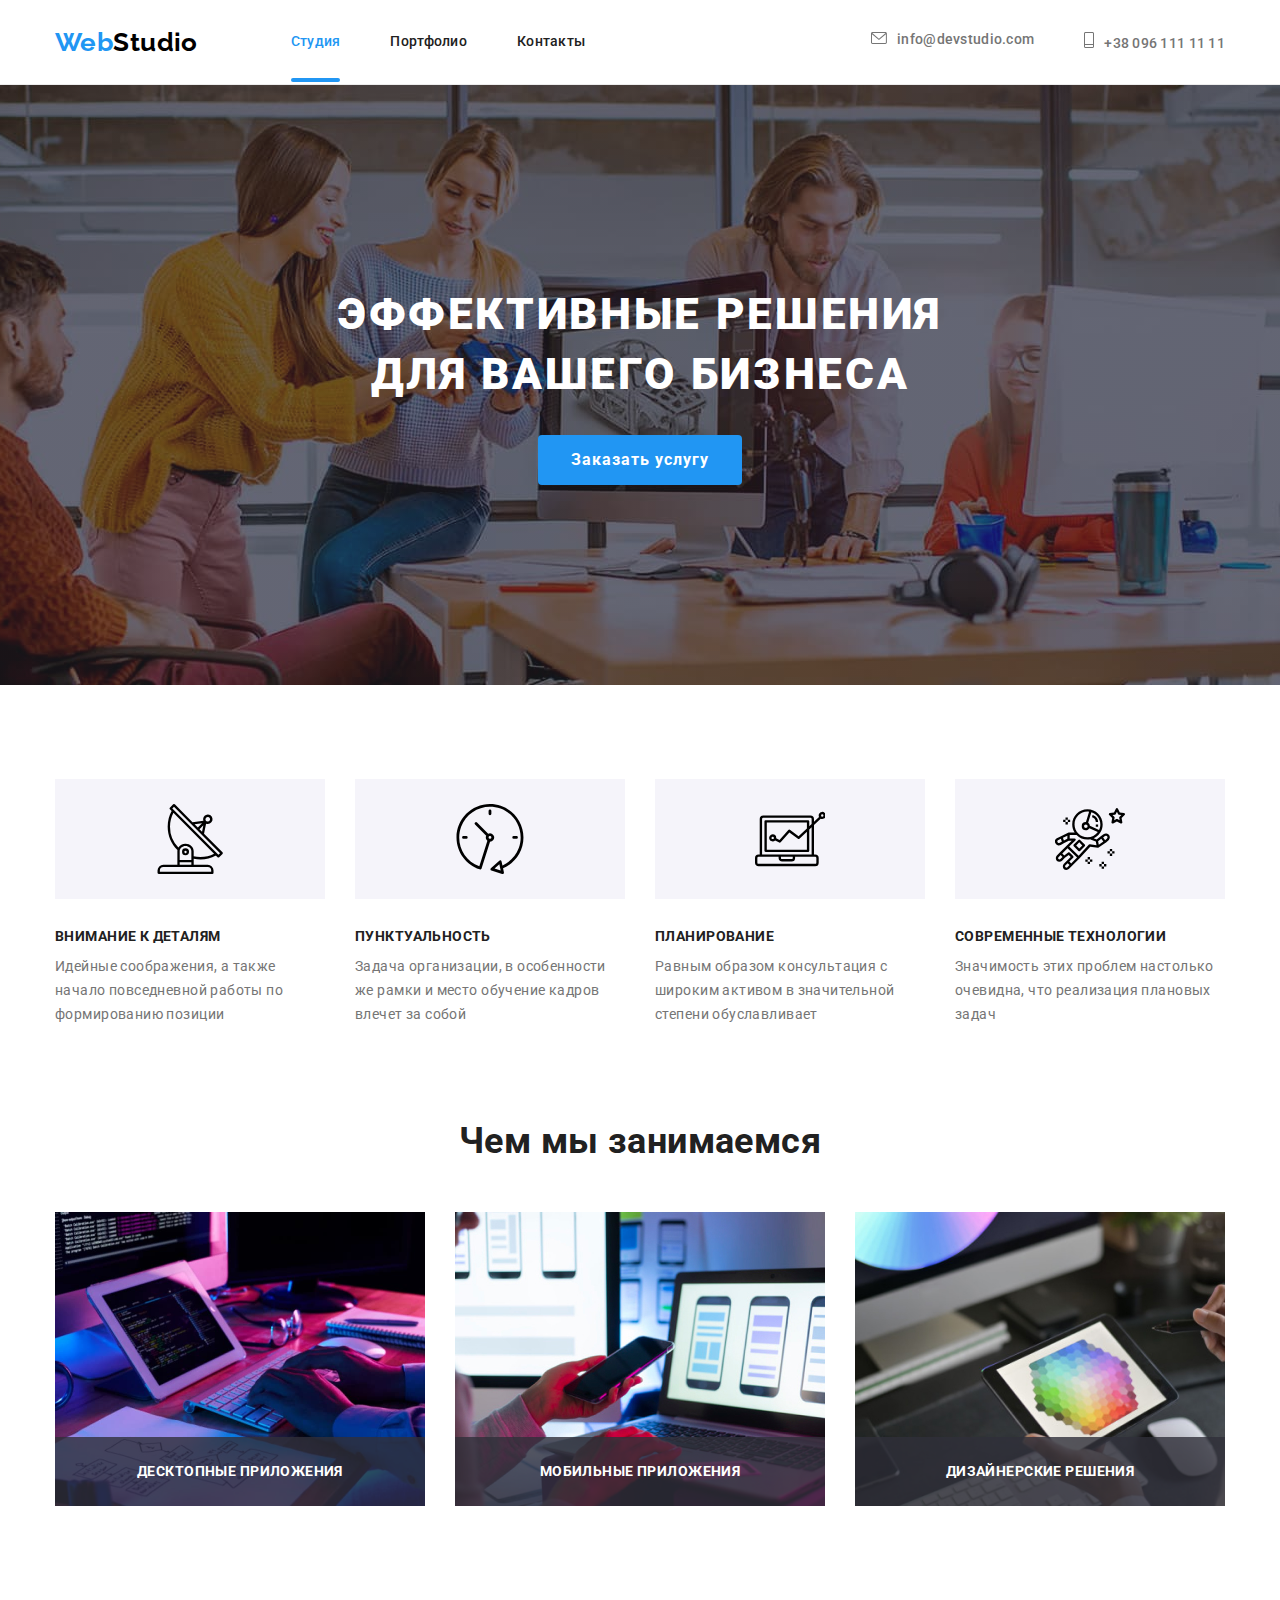
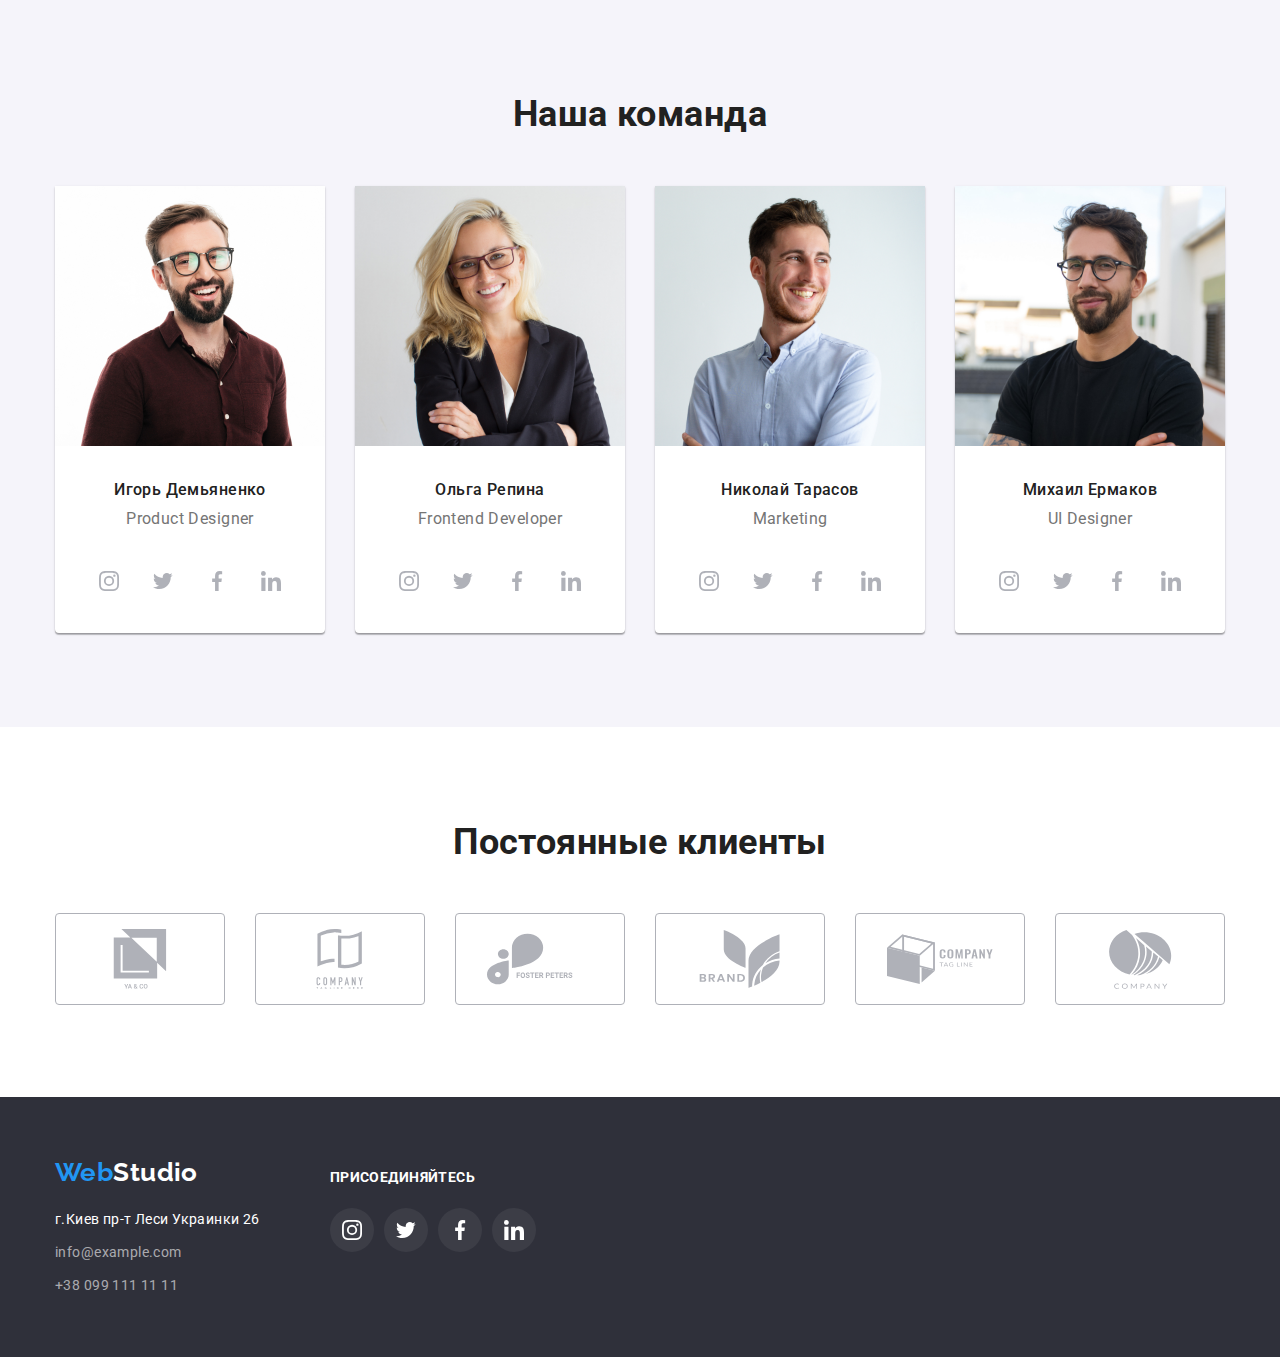
==== index.html @ ae06fdbf "Initial commit" ====
<!DOCTYPE html>
<html lang="ru">
  <head>
    <meta charset="UTF-8" />
    <meta http-equiv="X-UA-Compatible" content="IE=edge" />
    <meta name="viewport" content="width=device-width, initial-scale=1.0" />
    <title>WebStudio</title>
    <link rel="preconnect" href="https://fonts.googleapis.com" />
    <link rel="preconnect" href="https://fonts.gstatic.com" crossorigin />
    <link
      href="https://fonts.googleapis.com/css2?family=Raleway:ital,wght@0,700;1,700&family=Roboto:wght@400;500;700;900&display=swap"
      rel="stylesheet"
    />
    <link
    rel="stylesheet"
    href="https://cdnjs.cloudflare.com/ajax/libs/modern-normalize/1.1.0/modern-normalize.min.css"
  />
    <link rel="stylesheet" href="./css/styles.css" />
  </head>

  <body>
    <header class="header">
      <div class="container nav-flex">            
          <a class="logo link-href"=./index.html" 
            >Web<span class="logo-black">Studio</span></a>
        <nav class="nav-class">
        <ul class="no-bullet nav-list">
          <li class="nav-item"><a href="./index.html" class="current nav-link">Студия</a></li>
          <li class="nav-item"><a href="./portfolio.html" class="nav-link">Портфолио</a></li>
          <li class="nav-item"><a href="" class="nav-link">Контакты</a></li>
        </ul>
      </nav>
      <ul class="no-bullet contact-list">
        <li class="nav-item contact"><a href="mailto:info@devstudio.com" class="header-link"><svg class="contact-icon" width="16" height="12">
          <use href="./images/icons.svg#icon-envelope"></use>
        </svg>info@devstudio.com</a></li>
        <li class="nav-item contact"><a href="tel:+380961111111" class="header-link"><svg class="contact-icon" width="10" height="16">
          <use href="./images/icons.svg#icon-mobile"></use>
        </svg>+38 096 111 11 11</a></li>
      </ul>
    </div>
    
    </header>
    <main>
      <section class="hero">
        <div class="container">
        <h1 class="hero-heading">
          Эффективные решения
          для вашего бизнеса
        </h1>
        <button type="button" class="hero-button" data-modal-open="">Заказать услугу</button>
      </div>
      </section>

      <section class="features">
        <div class="container">
        <h2 class="section-title visually-hidden">Особенности</h2>
        <ul class="no-bullet list feature">
          <li class="feature-items">
            <div class="features-icon-fon">
              <svg class="features-icon" width="70" height="70">
                <use href="./images/icons.svg#icon-antenna"></use>
              </svg>
            </div>
            <h3 class="feature-title">Внимание к деталям</h3>
            <p class="features-text">Идейные соображения, а также начало повседневной работы по формированию позиции</p>
          </li>
          <li class="feature-items">
            <div class="features-icon-fon">
              <svg class="features-icon" width="70" height="70">
                <use href="./images/icons.svg#icon-clock"></use>
              </svg>
            </div>
            <h3 class="feature-title">Пунктуальность</h3>
            <p class="features-text">Задача организации, в особенности же рамки и место обучение кадров влечет за собой </p>
            
          </li>
          <li class="feature-items">
            <div class="features-icon-fon">
              <svg class="features-icon" width="70" height="70">
                <use href="./images/icons.svg#icon-diagram"></use>
              </svg>
            </div>
            <h3 class="feature-title">Планирование</h3>
            <p class="features-text">Равным образом консультация с широким активом в значительной степени обуславливает </p>

           
          </li>
          <li class="feature-items">
            <div class="features-icon-fon">
                <svg class="features-icon" width="70" height="70">
                  <use href="./images/icons.svg#icon-astronaut"></use>
                </svg>
              </div>
            <h3 class="feature-title">Современные технологии</h3>
            <p class="features-text">Значимость этих проблем настолько очевидна, что реализация плановых задач</p>
          </li>
        </ul>
        </div>
      </section>

      <section class="activity">
        <div class="container">
        <h2 class="section-title">Чем мы занимаемся</h2>
        <ul class="no-bullet list-work">
          <li class="work-item">
            <img src="./images/box_1.jpg" alt="руки на клавиатуре" width="370" height="294" />
            <p class="work-text">Десктопные приложения</p>
          </li>
          <li class="work-item">
            <img src="./images/box_2.jpg" alt="телефон в руках" width="370" height="294" />
            <p class="work-text">Мобильные приложения</p>
          </li>
          <li class="work-item">
            <img src="./images/box_3.jpg" alt="телефон в руках" width="370" height="294" />
            <p class="work-text">Дизайнерские решения</p>
          </li>
        </ul>
      </div>
      </section>

      <section class="team">
        <div class="container">
        <h2 class="section-title">Наша команда</h2>
        <ul class="no-bullet list-team">
          <li class="member-card box">
            <img src="./images/img_1.jpg" alt="Игорь Демьяненко" width="270" height="260" />
            <h3 class="member-name">Игорь Демьяненко</h3>
            <p lang="en" class="member-position">Product Designer</p>
            <ul class="social-list">
              <li class="social-item">
                  <a href="" class="social-link">
                      <svg class="social-logo" width="20" height="20">   
                          <use href="./images/icons.svg#icon-instagram" ></use> 
                      </svg>
                  </a>
              </li>
              <li class="social-item">
                  <a href="" class="social-link">
                      <svg class="social-logo" width="20" height="20">
                          <use href="./images/icons.svg#icon-twitter" ></use>
                      </svg>
                  </a>
              </li>
              <li class="social-item">
                  <a href="" class="social-link">
                      <svg class="social-logo" width="20" height="20">
                          <use href="./images/icons.svg#icon-facebook" ></use>
                      </svg>
                  </a>
              </li>
              <li class="social-item">
                  <a href="" class="social-link">
                      <svg class="social-logo" width="20" height="20">
                          <use href="./images/icons.svg#icon-linkedin" ></use>
                      </svg>
                  </a>
              </li>
          </ul>
          </li>   




          <li class="member-card box"">
            <img src="./images/img_2.jpg" alt="Ольга Репина" width="270" height="260" />
            <h3 class="member-name">Ольга Репина</h3>
            <p lang="en" class="member-position">Frontend Developer</p>
            <ul class="social-list">
              <li class="social-item">
                  <a href="" class="social-link">
                      <svg class="social-logo" width="20" height="20">   
                          <use href="./images/icons.svg#icon-instagram" ></use> 
                      </svg>
                  </a>
              </li>
              <li class="social-item">
                  <a href="" class="social-link">
                      <svg class="social-logo" width="20" height="20">
                          <use href="./images/icons.svg#icon-twitter" ></use>
                      </svg>
                  </a>
              </li>
              <li class="social-item">
                  <a href="" class="social-link">
                      <svg class="social-logo" width="20" height="20">
                          <use href="./images/icons.svg#icon-facebook" ></use>
                      </svg>
                  </a>
              </li>
              <li class="social-item">
                  <a href="" class="social-link">
                      <svg class="social-logo" width="20" height="20">
                          <use href="./images/icons.svg#icon-linkedin" ></use>
                      </svg>
                  </a>
              </li>
          </ul>
          </li>
          <li class="member-card box" ">
            <img src="./images/img_3.jpg" alt="Николай Тарасов" width="270" height="260" />
            <h3 class="member-name">Николай Тарасов</h3>
            <p lang="en" class="member-position">Marketing</p>
            <ul class="social-list">
              <li class="social-item">
                  <a href="" class="social-link">
                      <svg class="social-logo" width="20" height="20">   
                          <use href="./images/icons.svg#icon-instagram" ></use> 
                      </svg>
                  </a>
              </li>
              <li class="social-item">
                  <a href="" class="social-link">
                      <svg class="social-logo" width="20" height="20">
                          <use href="./images/icons.svg#icon-twitter" ></use>
                      </svg>
                  </a>
              </li>
              <li class="social-item">
                  <a href="" class="social-link">
                      <svg class="social-logo" width="20" height="20">
                          <use href="./images/icons.svg#icon-facebook" ></use>
                      </svg>
                  </a>
              </li>
              <li class="social-item">
                  <a href="" class="social-link">
                      <svg class="social-logo" width="20" height="20">
                          <use href="./images/icons.svg#icon-linkedin" ></use>
                      </svg>
                  </a>
              </li>
          </ul>
            
          </li>
          <li class="member-card box">
            <img src="./images/img_4.jpg" alt="Михаил Ермаков" width="270" height="260" />
            <h3 class="member-name">Михаил Ермаков</h3>
            <p lang="en" class="member-position">UI Designer</p>
            <ul class="social-list">
              <li class="social-item">
                  <a href="" class="social-link">
                      <svg class="social-logo" width="20" height="20">   
                          <use href="./images/icons.svg#icon-instagram" ></use> 
                      </svg>
                  </a>
              </li>
              <li class="social-item">
                  <a href="" class="social-link">
                      <svg class="social-logo" width="20" height="20">
                          <use href="./images/icons.svg#icon-twitter" ></use>
                      </svg>
                  </a>
              </li>
              <li class="social-item">
                  <a href="" class="social-link">
                      <svg class="social-logo" width="20" height="20">
                          <use href="./images/icons.svg#icon-facebook" ></use>
                      </svg>
                  </a>
              </li>
              <li class="social-item">
                  <a href="" class="social-link">
                      <svg class="social-logo" width="20" height="20">
                          <use href="./images/icons.svg#icon-linkedin" ></use>
                      </svg>
                  </a>
              </li>
          </ul>

          </li>
        </ul>
      </div>
      </section>

      <section class="client">
        <div class = "container">
        <h2 class="client-title"> Постоянные клиенты </h2> 
        <ul class="client-list">
          <li class="client-item"><a class=" client-link" href="">
            <svg class="client-icon" width="106" height="60">
              <use href="./images/icons.svg#icon-yaco"></use>
            </svg>
          </a>
          </li>
          <li class="client-item"> <a class="client-link" href="">
            <svg class="client-icon" width="106" height="60">
              <use href="./images/icons.svg#icon-company"></use>
            </svg>
          </a>
          </li>
          <li class="client-item"><a class="client-link" href="">
            <svg class="client-icon" width="106" height="60">
              <use href="./images/icons.svg#icon-foster"></use>
            </svg>
          </a>
        </li>
          <li class="client-item"><a class="client-link" href="">
            <svg class="client-icon" width="106" height="60">
              <use href="./images/icons.svg#icon-brand"></use>
            </svg>
          </a>
        </li>
          <li class="client-item"><a class="client-link" href="">
            <svg class="client-icon" width="106" height="60">
              <use href="./images/icons.svg#icon-tag"></use>
            </svg>
          </a></li>
          <li class="client-item"><a class="client-link" href="">
            <svg class="client-icon" width="106" height="60">
              <use href="./images/icons.svg#icon-company2"></use>
            </svg>
          </a>
        </li>        
        </ul>
      </div>
      </section>
    
    </main>

    <footer class="footer">
      <div class="container">
        <div class="footer-flex">
          <div class="footer-contact-flex">
      <a class="logo link" href="./index.html"
      >Web<span class="logo-white">Studio</span></a
    >
      <address class="footer-contact">
        <ul class="no-bullet list">
          <li class="footer-adress footer-list">
            <a
              href="https://goo.gl/maps/FCQ5aKZxrLypP4Zz5"
              class="footer-link footer-address"
              target="_blank"
              rel="noopener noreferrer"
            >
              г.Киев пр-т Леси Украинки 26
            </a>
          </li>
          <li class="footer-list">
            <a href="mailto:info@example.com" class="footer-link footer-contacts"
              >info@example.com</a
            >
          </li>
          <li class=" footer-list">
            <a href="tel:+380991111111" class="footer-link footer-contacts">+38 099 111 11 11</a>
          </li>
        </ul>
      </address>    
    </div>
   
    <div class ="social-footer">
      <p class ="social-footer-text">Присоединяйтесь</p>
      <ul class = "social-footer-list"> 
      <li class="social-foter-item"><a class="social-footer-link" href=""> <svg class="social-footer-icon" width="20" height="20">
        <use href="./images/icons.svg#icon-instagram"></use>
      </svg>
    </a> 
      </svg>
    </a>
  </li>
  <li class="social-foter-item"><a class="social-footer-link" href="">
    <svg class="social-footer-icon" width="20" height="20">
   <use href="./images/icons.svg#icon-twitter"></use>
 </svg>
</a>
</li>
<li class="social-foter-item"><a class="social-footer-link" href=""> 
  <svg class="social-footer-icon" width="20" height="20">
  <use href="./images/icons.svg#icon-facebook"></use>
</svg>
</a>
</li>      
<li class="social-foter-item"><a class="social-footer-link" href=""> 
  <svg class="social-footer-icon" width="20" height="20">
  <use href="./images/icons.svg#icon-linkedin"></use>
</svg>
</a>
</li>    
</ul>
      </div>
    </div>
  </div>

  <div class="backdrop is-hidden " data-modal=""> 
    <div class="modal">
      <button class="close-modal-btn" data-modal-close="">
        <svg class="close-modal-btn-icon" width="11" height="11">
            <use href="./images/icons.svg#icon-vector"></use>
        </svg>
    </button>
    </div>
  </div>
  <script src="./js/modal.js">
  </script>
    </footer> 
  </body>
</html>
---- css/styles.css ----
/* default settings */
html {
  box-sizing: border-box;
}

*,
*::before,
*::after {
  box-sizing: border-box;
}

:root {
  --main-text-cl: #757575;
  --add-cl: #212121;
  --white-cl: #ffffff;
  --black-cl: #000000;
  --accent-cl: #2196f3;
  --background-dark: #2f303a;
  --alt-background: #f5f4fa;
  --logo-color: #afb1b8;
  --timing-function: cubic-bezier(0.4, 0, 0.2, 1);
  --animation-duration: 250ms;
  --timing-function1: transform 250ms cubic-bezier(0.4, 0, 0.2, 1);
}

body {
  font-family: 'Roboto', sans-serif;
  color: var(--main-text-cl);  
  font-size: 14px;
  background-color: var(--white-cl);
  letter-spacing: 0.03em;
}

/* general settings */

/*resset*/ 

h1,
h2,
h3,
h4,
h5,
h6,
p,
ul {
  margin: 0;
  padding: 0;
}



  /* outline: 2px solid red; */



img {
  display: block;
  height: auto;
  max-width: 100%;
}

.button-cursor {
  cursor: pointer;
}

.list {
  padding: 0;
  margin: 0;
}

.no-bullet {
  list-style: none;
}

.visually-hidden {
  position: absolute;
  clip: rect(1px 1px 1px 1px);
  clip: rect(1px, 1px, 1px, 1px);
  padding: 0;
  border: 0;
  height: 1px;
  width: 1px;
  overflow: hidden;
}

.footer-social-link:hover,
.footer-social-link:focus {
  color: #ffffff;
  background-color: var(--accent-color);
}

.link {
  text-decoration: none;
}

.container {
  max-width: 1200px;
  width: 100%;
  margin-left: auto;
  margin-right: auto;
  padding-left: 15px;
  padding-right: 15px;
}


.logo {  

  font-family: "Raleway";
  font-weight: 700;
  font-size: 26px;
  line-height: 1.19;
  color: var(--accent-cl); 
}

.logo-black {
  color: var(--black-cl);
}

.logo-white {
  color: var(--white-cl);
}

.header {
  border-bottom: 1px solid #ececec;
}


.nav-flex {
  display: flex;
  align-items: center;
}

.nav-class {
  margin-left: 93px;
}

.nav-item:not(:last-child) {
  margin-right: 50px;
}


.nav-link,.header-link { 

  display: block;
  padding-top: 32px;
  padding-bottom: 32px;

  font-weight: 500;  
  line-height: 1.14;
  letter-spacing: 0.02em;
  text-decoration: none;
  color: var(--add-cl);
  transition-property: color;
  transition-duration: var(--animation-duration);
  transition-timing-function: var(--timing-function);
 
}

.nav-list {
  display: flex;  
}

.contact-list {
  display: flex;
  margin-left: auto;
}

.contact-list + .contact {
  margin-left: 50px;
}

.header-link,
.header-contacts {
  

  text-decoration: none;
  color: var(--main-text-cl);
}

.current {
  position: relative;
  color: var(--accent-cl);
}  

.current::before {

content: '';
position: absolute;
height: 4px;
width: 100%;
border-radius: 2px;
left: 0;
bottom: 0;
background-color: var(--accent-cl);

}

.contact-icon {
  margin-right: 10px;
  fill: currentColor;
}




/* hovers and accents */
.nav-class,
.nav-link:hover,
.header-link:hover,
.header-link:focus,
.title-accent-one,
.footer-contacts:hover,
.footer-contacts:focus {
  color: var(--accent-cl);
}





/* footer settings */

.footer {
  padding-top: 60px;
  padding-bottom: 60px;
  background-color: var(--background-dark);
  color: var(--white-cl);
}

.footer-contact {
  margin-top: 20px;
}

.footer-list:not(:first-child) {
  margin-top: 9px;
}

.footer-title,
.footer-link {
  font-family: 'Raleway';
  font-weight: 700;
  font-size: 26px;
  line-height: 1.19;
  letter-spacing: 0.03em;
  text-decoration: none;
  color: var(--white-cl);
  transition-property: color;
  transition-duration: var(--animation-duration);
  transition-timing-function: var(--timing-function);
}

.footer-address {
  font-family: 'roboto';
  font-weight: 400;
  font-size: 14px;
  line-height: 1.7;
  letter-spacing: 0.03em;
  font-style: normal;
}

.footer-contacts {
  font-family: 'roboto';
  font-weight: 400;
  font-size: 14px;
  line-height: 1.7;
  letter-spacing: 0.03em;
  color: rgba(255, 255, 255, 0.6);
  font-style: normal;
}

.footer-flex {
  display: flex;
  margin: 0;
  padding: 0;
  
  }

.social-footer {
  margin-left: 70px;
  width: 206px;
}


.social-footer-text {

padding: 20px 0px 10px 0px;
margin-bottom: 20px;
font-weight: 700;
font-size: 14px;
line-height: 1.14px;
text-transform: uppercase;
color: var(--white-cl);
}

.social-footer-list {
  display: flex;
  padding: 0;
  margin-top: 0;
  list-style: none;
  justify-content: space-between;
  align-items: center;
}

.social-footer-item {
  width: 44px;
  height: 44px;
}

.social-footer-link {

width: 44px;
height: 44px;
display: block;
border-radius: 50%;
color: #ffffff;
background-color: #ffffff10;
}

.social-footer-link:hover,
.social-footer-link:focus {
  color: var(--white-cl);
  background-color: var(--accent-cl);
}

.social-footer-icon {

margin: 12px 0px 0px 12px;
fill: currentColor;
}

/* body settings*/

/* 2-lvl headings */

.section-title {

  margin-bottom: 50px;   
  font-size: 36px;
  line-height: 1.16;
  text-align: center;
  color: var(--add-cl);
}

/* hero home page */

.hero {
  max-width: 1600px;
  height: 600px;
  margin-left: auto;
  margin-right: auto;  
  padding-top: 200px;
  padding-bottom: 200px;

  background-image: linear-gradient(
      to right,
      rgba(47, 48, 58, 0.4),
      rgba(47, 48, 58, 0.4)
    ),
    url(../images/hero.jpg);  
    background-color: var(--background-dark);
    background-repeat: no-repeat;
    background-position: center;
    background-size: cover;

    text-align: center;
    color: var(--white-cl);  
}


.hero-heading {

  margin-bottom: 30px;  
  max-width: 696px;
  margin-left: auto;
  margin-right:auto;  

  font-weight: 900;
  font-size: 44px;
  line-height: 1.36;
  text-align: center;
  letter-spacing: 0.06em;
  text-transform: uppercase;
}

.hero-button {

  border-radius: 4px;
  border: 1px solid transparent;
  padding: 10px 32px;
  font-weight: 700;
  font-size: 16px;
  font-family: inherit;
  line-height: 1.8;
  letter-spacing: 0.06em;
  background-color: var(--accent-cl);
  color: var(--white-cl);
  transition-property: background-color;
  transition-duration: var(--animation-duration);
  transition-timing-function: var(--timing-function);
}

.hero-button:hover,
.hero-button:focus {
  color: var(--accent-cl);
  background-color: var(--white-cl);
}

/* secton activity */

.list-work {
  display: flex;
}

.work-item:not(:last-child) {
  margin-right: 30px;
}

.work-item {
  position:relative;
}

.work-text {
  position: absolute;
  width: 100%;
  bottom: 0;
  padding: 27px 0px;
  font-weight: bold;
  font-size: 14px;
  line-height: 1.14;
  text-align: center;
  text-transform: uppercase;
  color: var(--white-cl);
  background-color: rgba(47, 48, 58, 0.8);
}
/* features section home page */

.features {
padding-top: 94px;
padding-bottom: 94px;}

.feature {
  display: flex;
  margin-right: -30px;
}

.feature-items {
  margin-right: 30px;
  max-width: 270px;
}

.features-icon-fon {
  display: flex;
  width: 270px;
  height: 120px;
  align-items: center;
  justify-content: center;
  margin-bottom: 30px;

  background-color: var(--alt-background);
}

.feature-title {

  margin-bottom: 10px;
  font-size: 14px;
  line-height: 1.14;
  text-transform: uppercase;
  color: var(--add-cl);
}

.features-text {
  line-height: 1.71;
}

.activity {
  padding-bottom: 94px;
}

/* our team section home page */

.team {

  padding-bottom: 94px;
  padding-top: 94px;
  background-color: var(--alt-background);
}

.list-team {
  display: flex;
}

.member-card:not(:last-child) {
  margin-right: 30px; 
  
}

.box {
  box-shadow: 0px 1px 3px rgba(0, 0, 0, 0.12), 0px 1px 1px rgba(0, 0, 0, 0.14), 0px 2px 1px rgba(0, 0, 0, 0.2);
  border-bottom-left-radius: 4px;
  border-bottom-right-radius: 4px;
  background-color: var(--white-cl);
  
}


.member-team {
  padding: 30px 0px;
}

.member-name {
  margin-top: 35px;
  font-weight: 500;
  font-size: 16px;
  line-height: 1.18;
  text-align: center;  
  color: var(--add-cl);
}

.member-position {

  margin-top: 10px;  
  padding-bottom: 30px;
  font-size: 16px;
  line-height: 1.18;
  text-align: center; 
}

.social-list {
  list-style: none;
  display: flex;
  justify-content: center;
  align-items: center;
  margin-right: -10px;
  padding-bottom: 30px;

}


.social-item {
  
  margin-right: 10px;
}

.social-link {

  display: flex;
  justify-content: center;
  align-items: center;
  width: 44px;
  height: 44px;
  border-radius: 50%;
  color: var(--logo-color); 
  transition-property: color, background-color;
  transition-duration: var(--animation-duration);
  transition-timing-function: var(--timing-function);
}

.social-link:hover,
.social-link:focus {
  color: var(--white-cl);
  background-color: var(--accent-cl);
}

.social-logo {
  fill: currentColor;
}



/* client section */

.client {
  padding-top: 94px;
  padding-bottom: 94px;
}

.client-item:not(:last-child) {
  margin-right: 30px;
}


.client-title {
  margin-bottom: 50px;
  font-weight: 700;
  font-size: 36px;
  line-height: 1.17;
  text-align: center;
  color: var(--add-cl);
}

.client-list {

  padding: 0;
  margin: 0;
  list-style: none;
  display: flex;
  
}
 

.client-item {

  width: 170px;
  height: 90px;
}

.client-link {

display: flex;
justify-content: center;
align-items: center;
width: 170px;
height: 92px;
border: 1px solid var(--logo-color);
border-radius: 4px;
color: var(--accent-cl);
transition-property: border;
transition-duration: var(--animation-duration);
transition-timing-function: var(--timing-function);
}


.client-link:hover,
.client-link:focus {
    border: 1px solid var(--accent-cl);
  }

  .client-link:hover .client-icon,
   .client-link:focus .client-icon {
    fill: var(--accent-cl);
  }


.client-icon {
  fill: var(--logo-color);
  transition-property: fill;
  transition-duration: var(--animation-duration);
  transition-timing-function: var(--timing-function);
}



/* portfolio page body*/

.portfolio {
  padding-top: 94px;
  padding-bottom: 94px; 
}

.portfolio-buttons {
  display:flex;
  justify-content: center;
  margin-bottom: 50px;
  
}


.button-list:not(:last-child) {
  margin-right: 8px;
}

.portfolio-button {

  display: inline-block;
  min-width: 73px;
  border-radius: 4px;
  border: 1px solid transparent;
  padding: 6px 22px;
  font-family: "Roboto", sans-serif;
  font-weight: 500;
  font-size: 16px;
  line-height: 1.63;
  letter-spacing: 0.03em;
  text-align: center;
  background-color: var(--alt-background);
  color: var(--black-cl);
  cursor: pointer;

  transition-property: color, background-color, box-shadow;
  transition-duration: var(--animation-duration);
  transition-timing-function: var(--timing-function);
}

.portfolio-button:hover,
.portfolio-button:focus {
  background-color: var(--accent-cl);
  color: var(--white-cl);
}

.active {
  background-color: var(--accent-cl);
  color: var(--white-cl);
}


.portfolio-cards {
  display: flex;
  flex-wrap: wrap;
}

.portfolio-card:not(:nth-child(3n)) {
  margin-right: 30px;
  
}

.portfolio-card {
  margin-bottom:30px;
  transition-property: box-shadow;
  transition-duration: var(--animation-duration);
  transition-timing-function: var(--timing-function);

}

 .portfolio-card:nth-child(n+7) {
  margin-bottom: 0;
 }

 .portfolio-card:hover, 
 .portfolio-card:focus {
  box-shadow: 0px 3px 1px rgba(0, 0, 0, 0.1), 0px 1px 2px rgba(0, 0, 0, 0.08), 0px 2px 2px rgba(0, 0, 0, 0.12);
}

.prodject-link {
  display: block;
}

a {
  text-decoration: none;
}
.prodject-link:focus {
    box-shadow: 0px 1px 1px rgba(0, 0, 0, 0.12), 0px 4px 4px rgba(0, 0, 0, 0.06), 1px 4px 6px rgba(0, 0, 0, 0.16);
}

.prodject-link:focus .overlay-text {
  transform: translateY(0%);
}

.portfolio-name {
  border: 1px solid #eeeeee; 
  border-top: transparent;
  padding: 20px 24px;
}

.card-heading {
  font-size: 18px;
  line-height: 2;
  letter-spacing: 0.06em;
  color: var(--add-cl);
}

.card-descr {
  font-size: 16px;
  line-height: 1.87;  
  font-weight: 400;
}



.portfolio-description {
  position: relative;
  overflow: hidden;
}

.portfolio-description:hover .overlay-text {
  transform: translateY(0%);
}



.overlay-text{
  position:absolute;
  display: flex;
  justify-content: center;
  align-items: center;  
  top: 0;
  left: 0;
  width: 100%;
  height: 100%;
  overflow: hidden;
 font-weight: normal;
 padding: 24px;
 font-size: 18px;
 line-height: calc(28 / 18);
 letter-spacing: 0.03em;
 color: var(--alt-background);
 background-color: rgba(33, 150, 243, 0.9);
 transform: translateY(101%);
transition: var(--timing-function1);
  
}

/* modal */

.backdrop {

  position: fixed;
  top: 0;
  left: 0;
  width: 100%;
  height: 100%;
  background: rgba(0, 0, 0, 0.2);
}

.backdrop.is-hidden {

  opacity: 0;
  pointer-events: none;
  transition-duration: var(--animation-duration);
  transition-timing-function: var(--timing-function);
}

.backdrop.is-hidden .modal {
  transform: translate(-50%, -50%) scale(0.2);
}

.modal {  
position: absolute;
top: 50%;
left: 50%;
padding: 40px;
min-width: 528px;
min-height: 581px;
background-color: var(--alt-background);
box-shadow: 0px 1px 3px rgba(0, 0, 0, 0.12), 0px 1px 1px rgba(0, 0, 0, 0.14), 0px 2px 1px rgba(0, 0, 0, 0.2);
border-radius: 4px;
transform: translate(-50%, -50%) scale(1);
transition: var(--timing-function1), opacity 250ms cubic-bezier(0.4, 0, 0.2, 1);
}

.close-modal-btn{

position: absolute;
top: 8px;
right: 8px;
width: 30px;
height: 30px;
border-radius: 50%;
border: 1px solid rgba(0, 0, 0, 0.1);
background-color: var(--background-color1);
transition-property: color;
transition-duration: var(--animation-duration);
transition-timing-function: var(--timing-function);
}
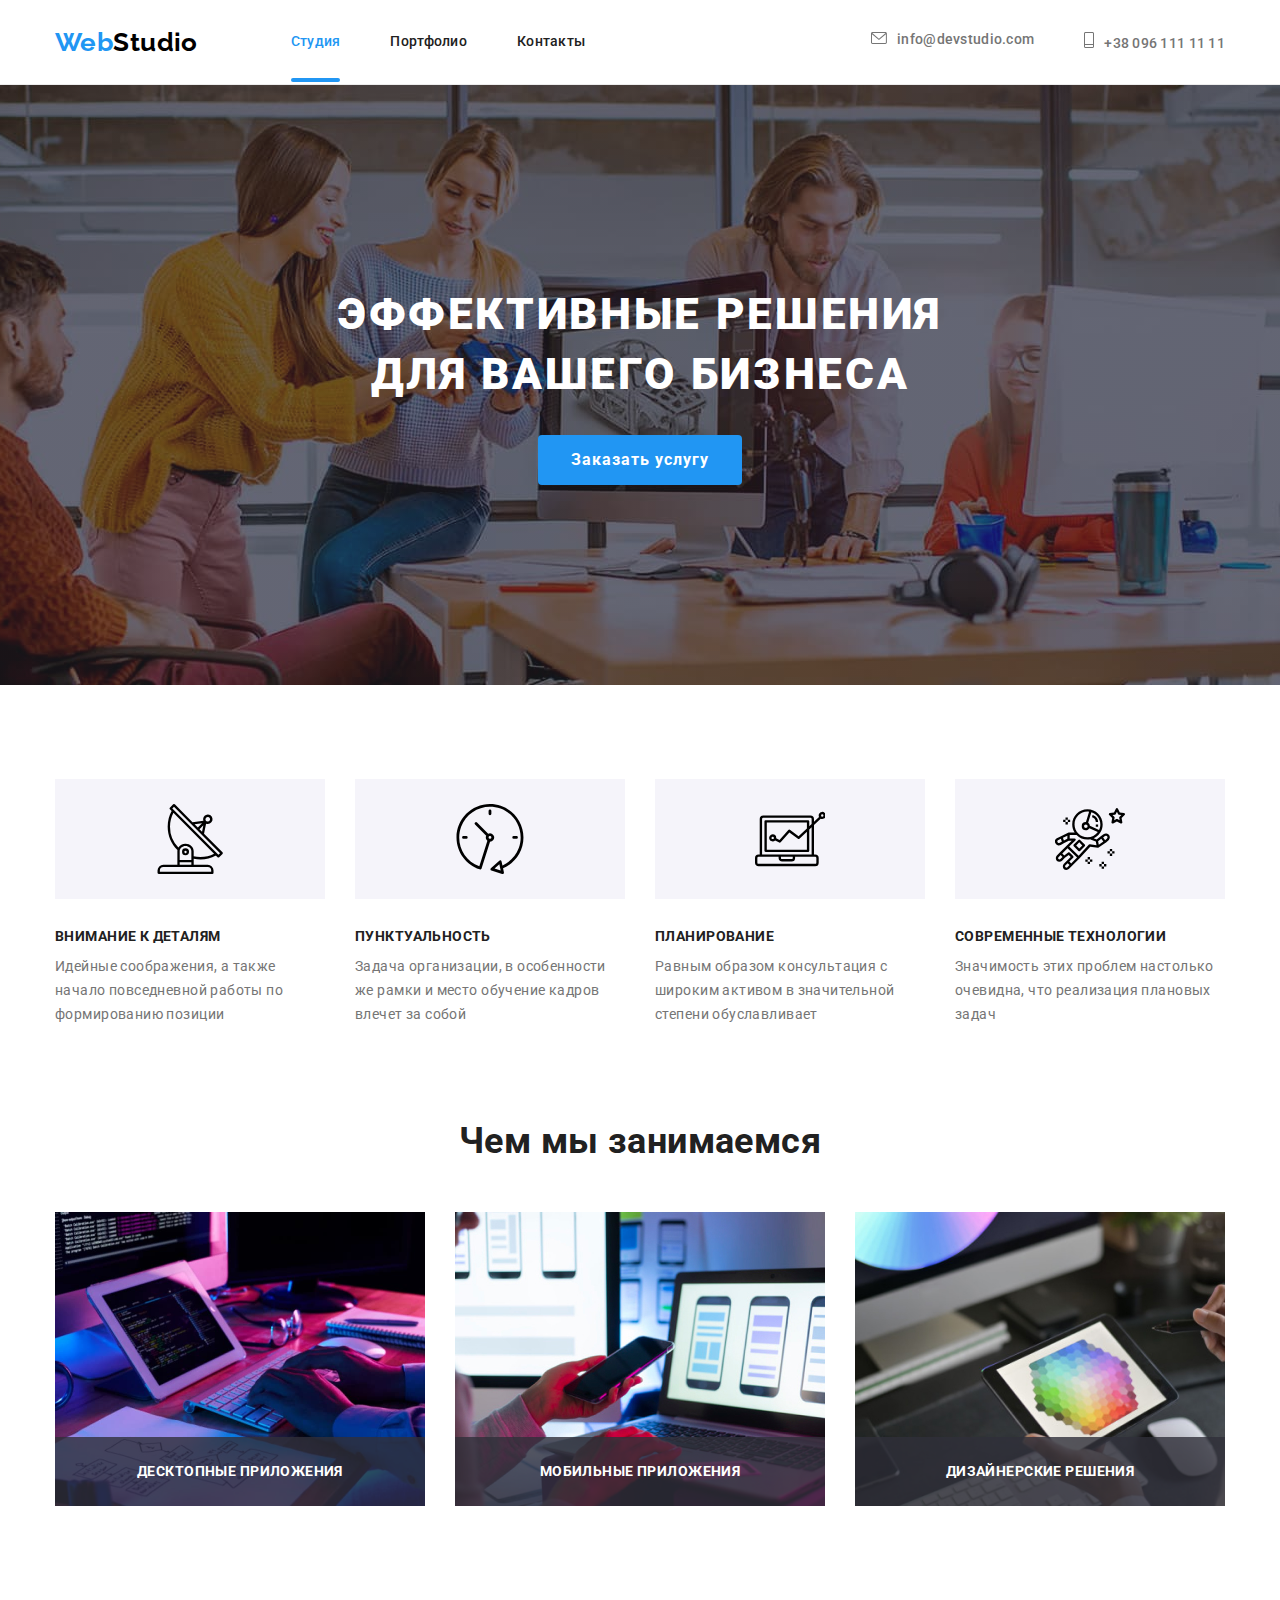
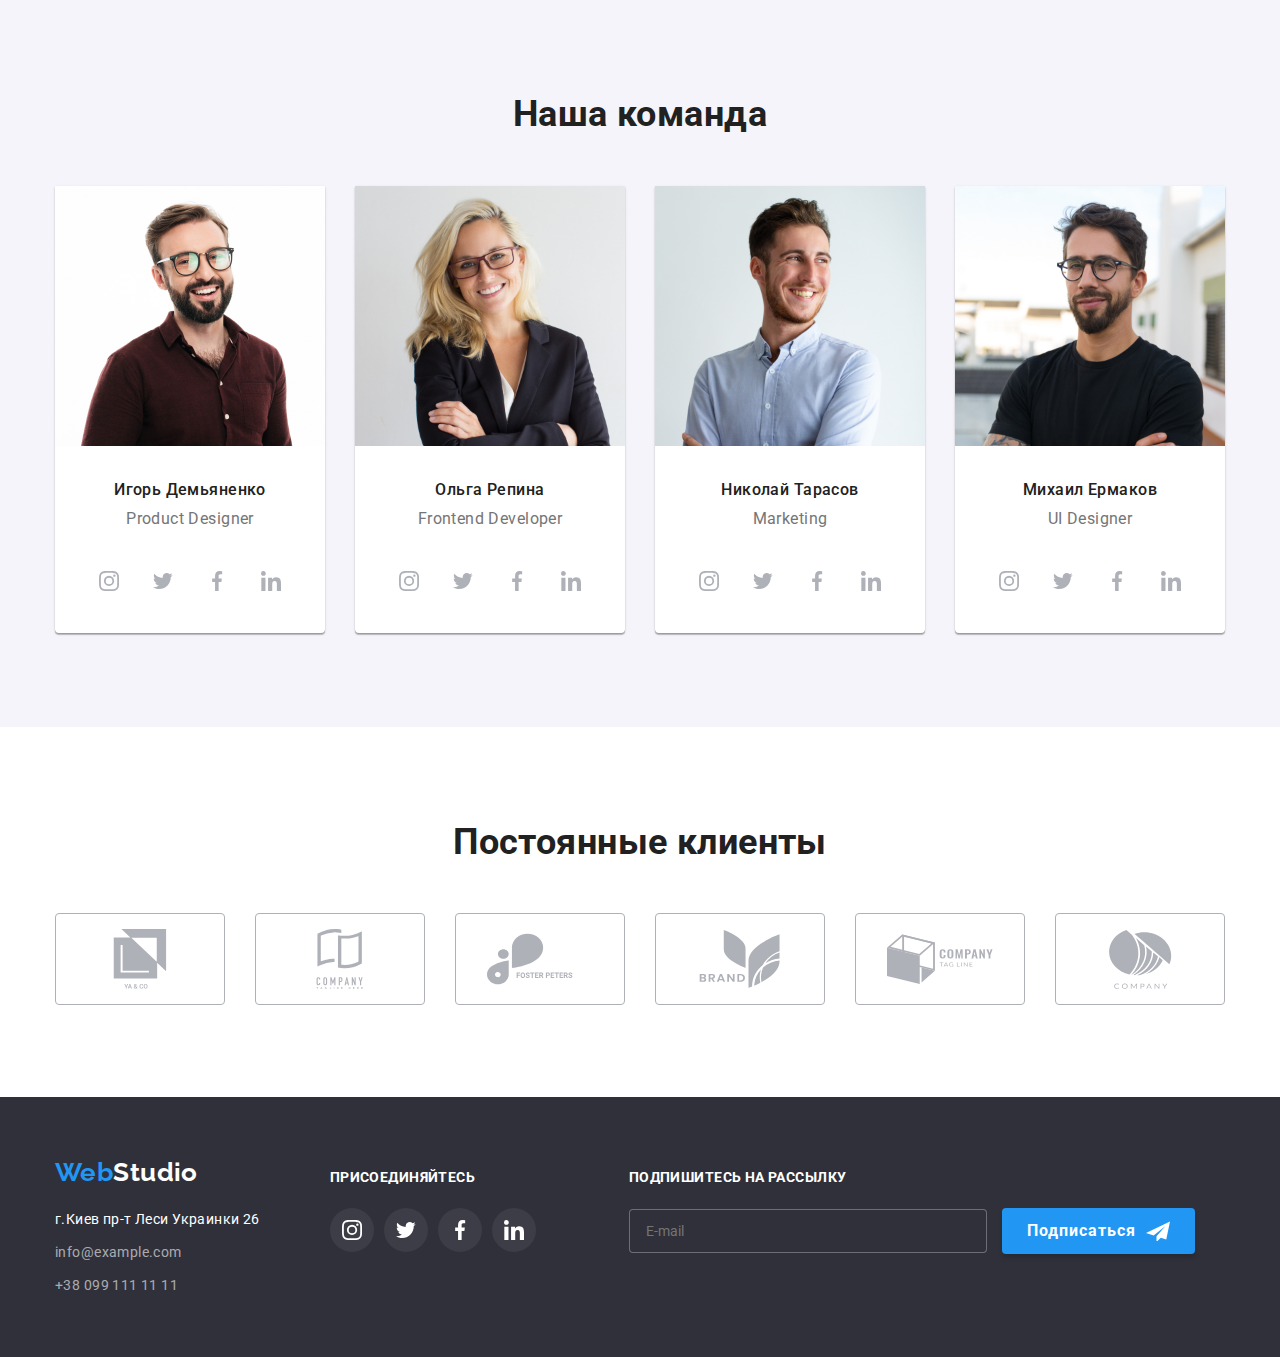
==== commit b6906a09: "join" ====
--- a/index.html
+++ b/index.html
@@ -379,6 +379,13 @@
 </li>    
 </ul>
       </div>
+      <div class="footer-submit">
+        <p class="footer-submit-text">Подпишитесь на рассылку</p>
+        <div class="footer-submit-form">
+          <label class="footer-submit-label" for="submit-mail"></label>
+          <input class="footer-submit-input" type="email" name="submit-mail" id="submit-mail" placeholder="E-mail">
+          <button class="footer-submit-btn" type="submit">Подписаться</button>
+        </div>
     </div>
   </div>
 
--- a/css/styles.css
+++ b/css/styles.css
@@ -840,4 +840,63 @@
 transition-property: color;
 transition-duration: var(--animation-duration);
 transition-timing-function: var(--timing-function);
+}
+
+/* form */
+
+.footer-submit {
+  width: 570px;
+  margin-left: 93px;
+}
+
+.footer-submit-text {
+  padding: 20px 0px 10px 0px;
+  margin-bottom: 20px;
+  font-weight: 700;
+  font-size: 14px;
+  line-height: 1.14px;
+  text-transform: uppercase;
+  color: var(--white-cl);
+}
+
+.footer-submit-input {
+  width: 358px;
+  margin: 0;
+  padding: 13px 16px;
+  border-radius: 4px;
+  border: 1px solid rgba(255, 255, 255, 0.3);
+  background-color: var(--background-dark);
+  color: var(--white-cl);
+}
+
+.footer-submit-btn {
+  display: inline-flex;
+  align-items: center;
+  justify-content: center;
+  border: none;
+  margin: 0;
+    margin-left: 0px;
+  padding: 8px 25px;
+  border-radius: 4px;
+  background-color: var(--accent-cl);
+  box-shadow: 0px 4px 4px rgba(0, 0, 0, 0.15);
+  color: var(--white-cl);
+  font-family: 'Roboto';
+  font-style: normal;
+  font-weight: 700;
+  font-size: 16px;
+  line-height: 1.87;
+  letter-spacing: 0.06em;
+  cursor: pointer;
+  min-height: 43px;
+  margin-left: 12px;
+}
+
+.footer-submit-btn::after {
+  content: '';
+  display: inline-block;
+  width: 24px;
+  height: 20px;
+  margin-left: 10px;
+  background-image: url(../images/send.svg);
 }